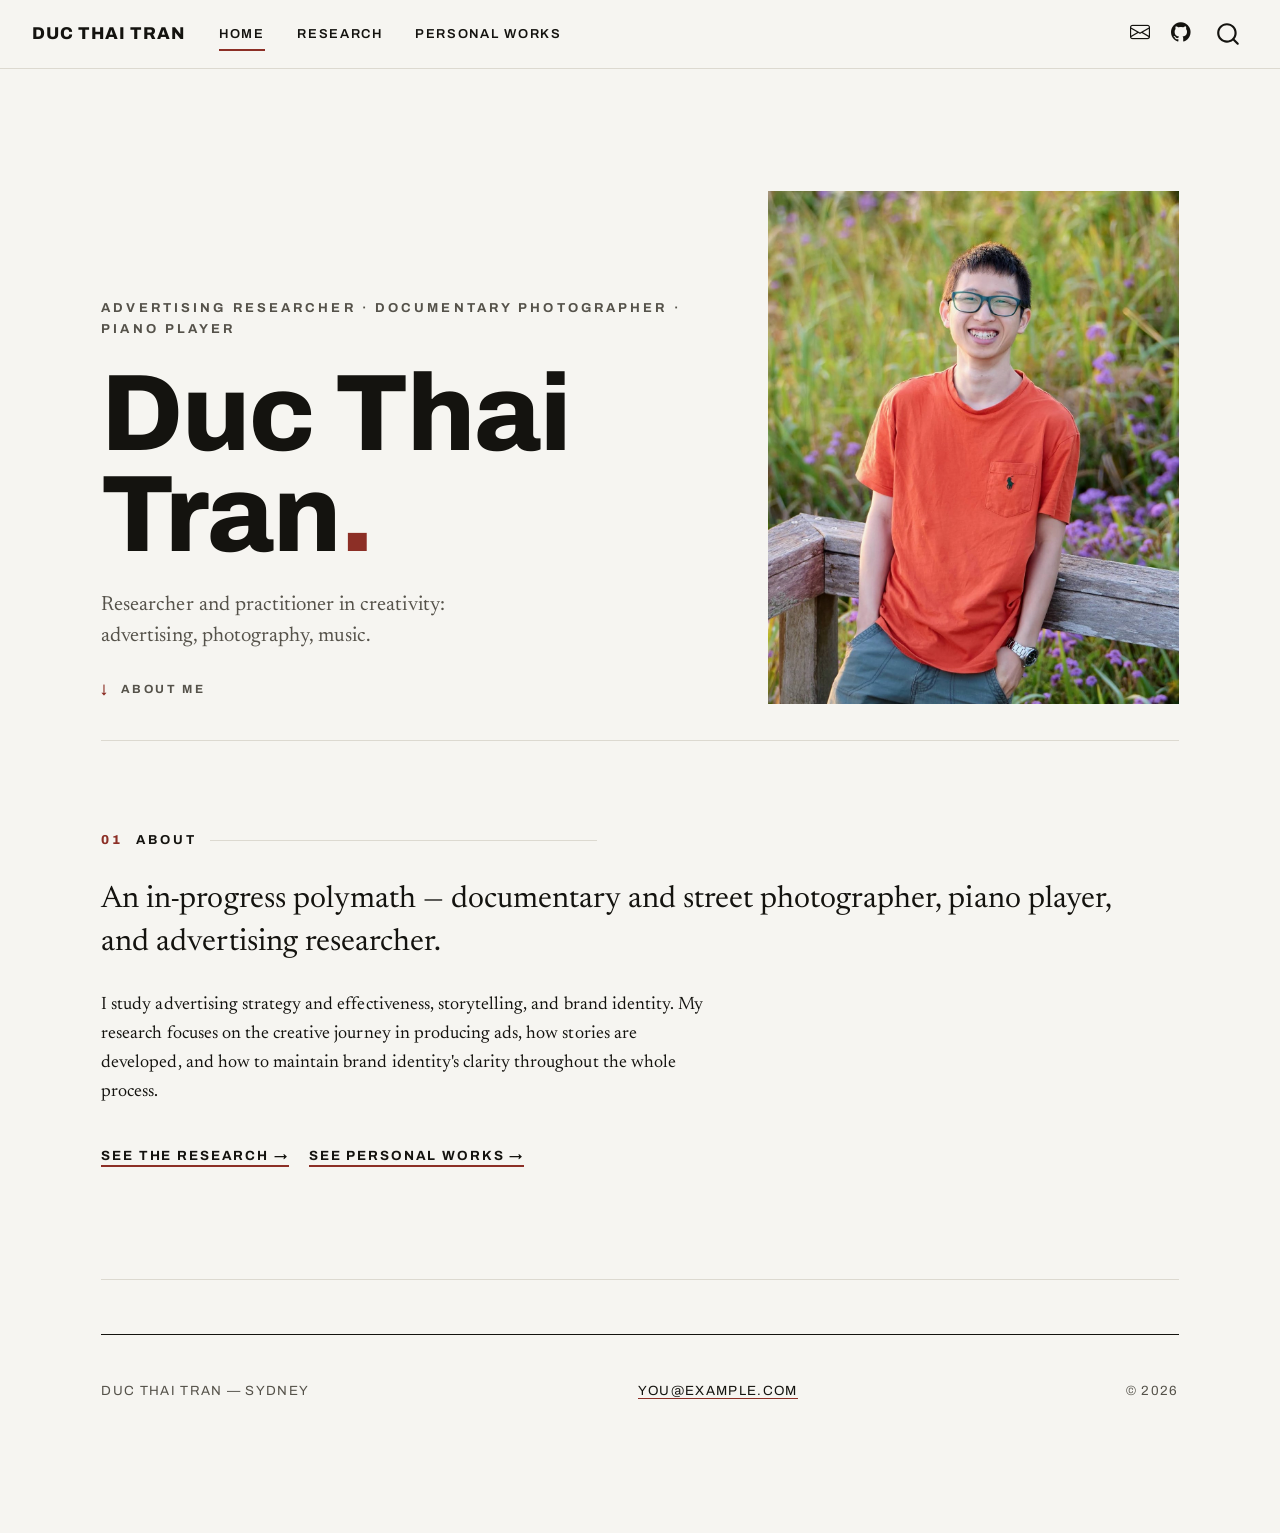
==== index.html @ fc54b458 "Built site for gh-pages" ====
<!DOCTYPE html>
<html xmlns="http://www.w3.org/1999/xhtml" lang="en" xml:lang="en"><head>

<meta charset="utf-8">
<meta name="generator" content="quarto-1.9.38">

<meta name="viewport" content="width=device-width, initial-scale=1.0, user-scalable=yes">


<title>Duc Thai Tran</title>
<style>
/* Default styles provided by pandoc.
** See https://pandoc.org/MANUAL.html#variables-for-html for config info.
*/
code{white-space: pre-wrap;}
span.smallcaps{font-variant: small-caps;}
div.columns{display: flex; gap: min(4vw, 1.5em);}
div.column{flex: auto; overflow-x: auto;}
div.hanging-indent{margin-left: 1.5em; text-indent: -1.5em;}
ul.task-list{list-style: none;}
ul.task-list li input[type="checkbox"] {
  width: 0.8em;
  margin: 0 0.8em 0.2em -1em; /* quarto-specific, see https://github.com/quarto-dev/quarto-cli/issues/4556 */ 
  vertical-align: middle;
}
</style>


<script src="site_libs/quarto-nav/quarto-nav.js"></script>
<script src="site_libs/clipboard/clipboard.min.js"></script>
<script src="site_libs/quarto-search/autocomplete.umd.js"></script>
<script src="site_libs/quarto-search/fuse.min.js"></script>
<script src="site_libs/quarto-search/quarto-search.js"></script>
<meta name="quarto:offset" content="./">
<script src="site_libs/quarto-html/quarto.js" type="module"></script>
<script src="site_libs/quarto-html/tabsets/tabsets.js" type="module"></script>
<script src="site_libs/quarto-html/popper.min.js"></script>
<script src="site_libs/quarto-html/tippy.umd.min.js"></script>
<script src="site_libs/quarto-html/anchor.min.js"></script>
<link href="site_libs/quarto-html/tippy.css" rel="stylesheet">
<link href="site_libs/quarto-html/quarto-syntax-highlighting-15634bcf2e68342d4ad2dfa704d543f6.css" rel="stylesheet" id="quarto-text-highlighting-styles">
<script src="site_libs/bootstrap/bootstrap.min.js"></script>
<link href="site_libs/bootstrap/bootstrap-icons.css" rel="stylesheet">
<link href="site_libs/bootstrap/bootstrap-1402a3b52d150e17eb56af0f3d239b32.min.css" rel="stylesheet" append-hash="true" id="quarto-bootstrap" data-mode="light">
<script id="quarto-search-options" type="application/json">{
  "location": "navbar",
  "copy-button": false,
  "collapse-after": 3,
  "panel-placement": "end",
  "type": "overlay",
  "limit": 50,
  "keyboard-shortcut": [
    "f",
    "/",
    "s"
  ],
  "show-item-context": false,
  "language": {
    "search-no-results-text": "No results",
    "search-matching-documents-text": "matching documents",
    "search-copy-link-title": "Copy link to search",
    "search-hide-matches-text": "Hide additional matches",
    "search-more-match-text": "more match in this document",
    "search-more-matches-text": "more matches in this document",
    "search-clear-button-title": "Clear",
    "search-text-placeholder": "",
    "search-detached-cancel-button-title": "Cancel",
    "search-submit-button-title": "Submit",
    "search-label": "Search"
  }
}</script>
<link rel="preconnect" href="https://fonts.googleapis.com">
<link rel="preconnect" href="https://fonts.gstatic.com" crossorigin="">
<link href="https://fonts.googleapis.com/css2?family=Archivo:wght@400;500;600;700;800;900&amp;family=Archivo+Expanded:wght@600;700;800;900&amp;family=Newsreader:ital,opsz,wght@0,6..72,300..600;1,6..72,300..500&amp;display=swap" rel="stylesheet">


</head>

<body class="nav-fixed quarto-light">

<div id="quarto-search-results"></div>
  <header id="quarto-header" class="headroom fixed-top">
    <nav class="navbar navbar-expand-lg " data-bs-theme="dark">
      <div class="navbar-container container-fluid">
      <div class="navbar-brand-container mx-auto">
    <a class="navbar-brand" href="./index.html">
    <span class="navbar-title">Duc Thai Tran</span>
    </a>
  </div>
            <div id="quarto-search" class="" title="Search"></div>
          <button class="navbar-toggler" type="button" data-bs-toggle="collapse" data-bs-target="#navbarCollapse" aria-controls="navbarCollapse" role="menu" aria-expanded="false" aria-label="Toggle navigation" onclick="if (window.quartoToggleHeadroom) { window.quartoToggleHeadroom(); }">
  <span class="navbar-toggler-icon"></span>
</button>
          <div class="collapse navbar-collapse" id="navbarCollapse">
            <ul class="navbar-nav navbar-nav-scroll me-auto">
  <li class="nav-item">
    <a class="nav-link active" href="./index.html" aria-current="page"> 
<span class="menu-text">Home</span></a>
  </li>  
  <li class="nav-item">
    <a class="nav-link" href="./research.html"> 
<span class="menu-text">Research</span></a>
  </li>  
  <li class="nav-item">
    <a class="nav-link" href="./personal.html"> 
<span class="menu-text">Personal works</span></a>
  </li>  
</ul>
            <ul class="navbar-nav navbar-nav-scroll ms-auto">
  <li class="nav-item compact">
    <a class="nav-link" href="mailto:you@example.com"> <i class="bi bi-envelope" role="img" aria-label="Email">
</i> 
<span class="menu-text"></span></a>
  </li>  
  <li class="nav-item compact">
    <a class="nav-link" href="https://github.com/dr-thaitran"> <i class="bi bi-github" role="img" aria-label="GitHub">
</i> 
<span class="menu-text"></span></a>
  </li>  
</ul>
          </div> <!-- /navcollapse -->
            <div class="quarto-navbar-tools">
</div>
      </div> <!-- /container-fluid -->
    </nav>
</header>
<!-- content -->
<div id="quarto-content" class="quarto-container page-columns page-rows-contents page-layout-full page-navbar">
<!-- sidebar -->
<!-- margin-sidebar -->
    
<!-- main -->
<main class="content column-page" id="quarto-document-content">

<header id="title-block-header" class="quarto-title-block default">
<div class="quarto-title">
<h1 class="title">Home</h1>
</div>



<div class="quarto-title-meta column-page">

    
  
    
  </div>
  


</header>


<section class="hero">
  <div class="hero__text">
    <p class="hero__eyebrow">Advertising researcher · Documentary photographer · Piano player</p>
    <h1 class="hero__title">Duc&nbsp;Thai<br>Tran<em>.</em></h1>
    <p class="hero__sub">Researcher and practitioner in creativity: advertising, photography, music.</p>
    <span class="hero__cue">About me</span>
  </div>
  <div class="hero__media">
    <img src="images/portrait.jpg" alt="Portrait of Duc Thai Tran">
  </div>
</section>

<section class="block" id="about">
  <p class="eyebrow"><span class="num">01</span> About</p>
  <p class="block__lead">An in-progress polymath — documentary and street photographer, piano player, and advertising researcher.</p>
  <p>I study advertising strategy and effectiveness, storytelling, and brand identity. My research focuses on the creative journey in producing ads, how stories are developed, and how to maintain brand identity's clarity throughout the whole process.</p>
  <p style="margin-top:2rem;">
    <a class="more" href="./research.html">See the research →</a>
    &nbsp;&nbsp;&nbsp;
    <a class="more" href="./personal.html">See personal works →</a>
  </p>
</section>

<footer class="site-foot">
  <span>Duc Thai Tran — Sydney</span>
  <span><a href="mailto:you@example.com">you@example.com</a></span>
  <span>© 2026</span>
</footer>



</main> <!-- /main -->
<script id="quarto-html-after-body" type="application/javascript">
  window.document.addEventListener("DOMContentLoaded", function (event) {
    const icon = "";
    const anchorJS = new window.AnchorJS();
    anchorJS.options = {
      placement: 'right',
      icon: icon
    };
    anchorJS.add('.anchored');
    const isCodeAnnotation = (el) => {
      for (const clz of el.classList) {
        if (clz.startsWith('code-annotation-')) {                     
          return true;
        }
      }
      return false;
    }
    const onCopySuccess = function(e) {
      // button target
      const button = e.trigger;
      // don't keep focus
      button.blur();
      // flash "checked"
      button.classList.add('code-copy-button-checked');
      var currentTitle = button.getAttribute("title");
      button.setAttribute("title", "Copied!");
      let tooltip;
      if (window.bootstrap) {
        button.setAttribute("data-bs-toggle", "tooltip");
        button.setAttribute("data-bs-placement", "left");
        button.setAttribute("data-bs-title", "Copied!");
        tooltip = new bootstrap.Tooltip(button, 
          { trigger: "manual", 
            customClass: "code-copy-button-tooltip",
            offset: [0, -8]});
        tooltip.show();    
      }
      setTimeout(function() {
        if (tooltip) {
          tooltip.hide();
          button.removeAttribute("data-bs-title");
          button.removeAttribute("data-bs-toggle");
          button.removeAttribute("data-bs-placement");
        }
        button.setAttribute("title", currentTitle);
        button.classList.remove('code-copy-button-checked');
      }, 1000);
      // clear code selection
      e.clearSelection();
    }
    const getTextToCopy = function(trigger) {
      const outerScaffold = trigger.parentElement.cloneNode(true);
      const codeEl = outerScaffold.querySelector('code');
      for (const childEl of codeEl.children) {
        if (isCodeAnnotation(childEl)) {
          childEl.remove();
        }
      }
      return codeEl.innerText;
    }
    const clipboard = new window.ClipboardJS('.code-copy-button:not([data-in-quarto-modal])', {
      text: getTextToCopy
    });
    clipboard.on('success', onCopySuccess);
    if (window.document.getElementById('quarto-embedded-source-code-modal')) {
      const clipboardModal = new window.ClipboardJS('.code-copy-button[data-in-quarto-modal]', {
        text: getTextToCopy,
        container: window.document.getElementById('quarto-embedded-source-code-modal')
      });
      clipboardModal.on('success', onCopySuccess);
    }
      var localhostRegex = new RegExp(/^(?:http|https):\/\/localhost\:?[0-9]*\//);
      var mailtoRegex = new RegExp(/^mailto:/);
        var filterRegex = new RegExp("https:\/\/dr-thaitran\.github\.io\/website\/");
      var isInternal = (href) => {
          return filterRegex.test(href) || localhostRegex.test(href) || mailtoRegex.test(href);
      }
      // Inspect non-navigation links and adorn them if external
     var links = window.document.querySelectorAll('a[href]:not(.nav-link):not(.navbar-brand):not(.toc-action):not(.sidebar-link):not(.sidebar-item-toggle):not(.pagination-link):not(.no-external):not([aria-hidden]):not(.dropdown-item):not(.quarto-navigation-tool):not(.about-link)');
      for (var i=0; i<links.length; i++) {
        const link = links[i];
        if (!isInternal(link.href)) {
          // undo the damage that might have been done by quarto-nav.js in the case of
          // links that we want to consider external
          if (link.dataset.originalHref !== undefined) {
            link.href = link.dataset.originalHref;
          }
        }
      }
    function tippyHover(el, contentFn, onTriggerFn, onUntriggerFn) {
      const config = {
        allowHTML: true,
        maxWidth: 500,
        delay: 100,
        arrow: false,
        appendTo: function(el) {
            return el.parentElement;
        },
        interactive: true,
        interactiveBorder: 10,
        theme: 'quarto',
        placement: 'bottom-start',
      };
      if (contentFn) {
        config.content = contentFn;
      }
      if (onTriggerFn) {
        config.onTrigger = onTriggerFn;
      }
      if (onUntriggerFn) {
        config.onUntrigger = onUntriggerFn;
      }
      window.tippy(el, config); 
    }
    const noterefs = window.document.querySelectorAll('a[role="doc-noteref"]');
    for (var i=0; i<noterefs.length; i++) {
      const ref = noterefs[i];
      tippyHover(ref, function() {
        // use id or data attribute instead here
        let href = ref.getAttribute('data-footnote-href') || ref.getAttribute('href');
        try { href = new URL(href).hash; } catch {}
        const id = href.replace(/^#\/?/, "");
        const note = window.document.getElementById(id);
        if (note) {
          return note.innerHTML;
        } else {
          return "";
        }
      });
    }
    const xrefs = window.document.querySelectorAll('a.quarto-xref');
    const processXRef = (id, note) => {
      // Strip column container classes
      const stripColumnClz = (el) => {
        el.classList.remove("page-full", "page-columns");
        if (el.children) {
          for (const child of el.children) {
            stripColumnClz(child);
          }
        }
      }
      stripColumnClz(note)
      if (id === null || id.startsWith('sec-')) {
        // Special case sections, only their first couple elements
        const container = document.createElement("div");
        if (note.children && note.children.length > 2) {
          container.appendChild(note.children[0].cloneNode(true));
          for (let i = 1; i < note.children.length; i++) {
            const child = note.children[i];
            if (child.tagName === "P" && child.innerText === "") {
              continue;
            } else {
              container.appendChild(child.cloneNode(true));
              break;
            }
          }
          if (window.Quarto?.typesetMath) {
            window.Quarto.typesetMath(container);
          }
          return container.innerHTML
        } else {
          if (window.Quarto?.typesetMath) {
            window.Quarto.typesetMath(note);
          }
          return note.innerHTML;
        }
      } else {
        // Remove any anchor links if they are present
        const anchorLink = note.querySelector('a.anchorjs-link');
        if (anchorLink) {
          anchorLink.remove();
        }
        if (window.Quarto?.typesetMath) {
          window.Quarto.typesetMath(note);
        }
        if (note.classList.contains("callout")) {
          return note.outerHTML;
        } else {
          return note.innerHTML;
        }
      }
    }
    for (var i=0; i<xrefs.length; i++) {
      const xref = xrefs[i];
      tippyHover(xref, undefined, function(instance) {
        instance.disable();
        let url = xref.getAttribute('href');
        let hash = undefined; 
        if (url.startsWith('#')) {
          hash = url;
        } else {
          try { hash = new URL(url).hash; } catch {}
        }
        if (hash) {
          const id = hash.replace(/^#\/?/, "");
          const note = window.document.getElementById(id);
          if (note !== null) {
            try {
              const html = processXRef(id, note.cloneNode(true));
              instance.setContent(html);
            } finally {
              instance.enable();
              instance.show();
            }
          } else {
            // See if we can fetch this
            fetch(url.split('#')[0])
            .then(res => res.text())
            .then(html => {
              const parser = new DOMParser();
              const htmlDoc = parser.parseFromString(html, "text/html");
              const note = htmlDoc.getElementById(id);
              if (note !== null) {
                const html = processXRef(id, note);
                instance.setContent(html);
              } 
            }).finally(() => {
              instance.enable();
              instance.show();
            });
          }
        } else {
          // See if we can fetch a full url (with no hash to target)
          // This is a special case and we should probably do some content thinning / targeting
          fetch(url)
          .then(res => res.text())
          .then(html => {
            const parser = new DOMParser();
            const htmlDoc = parser.parseFromString(html, "text/html");
            const note = htmlDoc.querySelector('main.content');
            if (note !== null) {
              // This should only happen for chapter cross references
              // (since there is no id in the URL)
              // remove the first header
              if (note.children.length > 0 && note.children[0].tagName === "HEADER") {
                note.children[0].remove();
              }
              const html = processXRef(null, note);
              instance.setContent(html);
            } 
          }).finally(() => {
            instance.enable();
            instance.show();
          });
        }
      }, function(instance) {
      });
    }
        let selectedAnnoteEl;
        const selectorForAnnotation = ( cell, annotation) => {
          let cellAttr = 'data-code-cell="' + cell + '"';
          let lineAttr = 'data-code-annotation="' +  annotation + '"';
          const selector = 'span[' + cellAttr + '][' + lineAttr + ']';
          return selector;
        }
        const selectCodeLines = (annoteEl) => {
          const doc = window.document;
          const targetCell = annoteEl.getAttribute("data-target-cell");
          const targetAnnotation = annoteEl.getAttribute("data-target-annotation");
          const annoteSpan = window.document.querySelector(selectorForAnnotation(targetCell, targetAnnotation));
          const lines = annoteSpan.getAttribute("data-code-lines").split(",");
          const lineIds = lines.map((line) => {
            return targetCell + "-" + line;
          })
          let top = null;
          let height = null;
          let parent = null;
          if (lineIds.length > 0) {
              //compute the position of the single el (top and bottom and make a div)
              const el = window.document.getElementById(lineIds[0]);
              top = el.offsetTop;
              height = el.offsetHeight;
              parent = el.parentElement.parentElement;
            if (lineIds.length > 1) {
              const lastEl = window.document.getElementById(lineIds[lineIds.length - 1]);
              const bottom = lastEl.offsetTop + lastEl.offsetHeight;
              height = bottom - top;
            }
            if (top !== null && height !== null && parent !== null) {
              // cook up a div (if necessary) and position it 
              let div = window.document.getElementById("code-annotation-line-highlight");
              if (div === null) {
                div = window.document.createElement("div");
                div.setAttribute("id", "code-annotation-line-highlight");
                div.style.position = 'absolute';
                parent.appendChild(div);
              }
              div.style.top = top - 2 + "px";
              div.style.height = height + 4 + "px";
              div.style.left = 0;
              let gutterDiv = window.document.getElementById("code-annotation-line-highlight-gutter");
              if (gutterDiv === null) {
                gutterDiv = window.document.createElement("div");
                gutterDiv.setAttribute("id", "code-annotation-line-highlight-gutter");
                gutterDiv.style.position = 'absolute';
                const codeCell = window.document.getElementById(targetCell);
                const gutter = codeCell.querySelector('.code-annotation-gutter');
                gutter.appendChild(gutterDiv);
              }
              gutterDiv.style.top = top - 2 + "px";
              gutterDiv.style.height = height + 4 + "px";
            }
            selectedAnnoteEl = annoteEl;
          }
        };
        const unselectCodeLines = () => {
          const elementsIds = ["code-annotation-line-highlight", "code-annotation-line-highlight-gutter"];
          elementsIds.forEach((elId) => {
            const div = window.document.getElementById(elId);
            if (div) {
              div.remove();
            }
          });
          selectedAnnoteEl = undefined;
        };
          // Handle positioning of the toggle
      window.addEventListener(
        "resize",
        throttle(() => {
          elRect = undefined;
          if (selectedAnnoteEl) {
            selectCodeLines(selectedAnnoteEl);
          }
        }, 10)
      );
      function throttle(fn, ms) {
      let throttle = false;
      let timer;
        return (...args) => {
          if(!throttle) { // first call gets through
              fn.apply(this, args);
              throttle = true;
          } else { // all the others get throttled
              if(timer) clearTimeout(timer); // cancel #2
              timer = setTimeout(() => {
                fn.apply(this, args);
                timer = throttle = false;
              }, ms);
          }
        };
      }
        // Attach click handler to the DT
        const annoteDls = window.document.querySelectorAll('dt[data-target-cell]');
        for (const annoteDlNode of annoteDls) {
          annoteDlNode.addEventListener('click', (event) => {
            const clickedEl = event.target;
            if (clickedEl !== selectedAnnoteEl) {
              unselectCodeLines();
              const activeEl = window.document.querySelector('dt[data-target-cell].code-annotation-active');
              if (activeEl) {
                activeEl.classList.remove('code-annotation-active');
              }
              selectCodeLines(clickedEl);
              clickedEl.classList.add('code-annotation-active');
            } else {
              // Unselect the line
              unselectCodeLines();
              clickedEl.classList.remove('code-annotation-active');
            }
          });
        }
    const findCites = (el) => {
      const parentEl = el.parentElement;
      if (parentEl) {
        const cites = parentEl.dataset.cites;
        if (cites) {
          return {
            el,
            cites: cites.split(' ')
          };
        } else {
          return findCites(el.parentElement)
        }
      } else {
        return undefined;
      }
    };
    var bibliorefs = window.document.querySelectorAll('a[role="doc-biblioref"]');
    for (var i=0; i<bibliorefs.length; i++) {
      const ref = bibliorefs[i];
      const citeInfo = findCites(ref);
      if (citeInfo) {
        tippyHover(citeInfo.el, function() {
          var popup = window.document.createElement('div');
          citeInfo.cites.forEach(function(cite) {
            var citeDiv = window.document.createElement('div');
            citeDiv.classList.add('hanging-indent');
            citeDiv.classList.add('csl-entry');
            var biblioDiv = window.document.getElementById('ref-' + cite);
            if (biblioDiv) {
              citeDiv.innerHTML = biblioDiv.innerHTML;
            }
            popup.appendChild(citeDiv);
          });
          return popup.innerHTML;
        });
      }
    }
  });
  </script>
</div> <!-- /content -->




</body></html>
---- site_libs/quarto-html/tippy.css ----
.tippy-box[data-animation=fade][data-state=hidden]{opacity:0}[data-tippy-root]{max-width:calc(100vw - 10px)}.tippy-box{position:relative;background-color:#333;color:#fff;border-radius:4px;font-size:14px;line-height:1.4;white-space:normal;outline:0;transition-property:transform,visibility,opacity}.tippy-box[data-placement^=top]>.tippy-arrow{bottom:0}.tippy-box[data-placement^=top]>.tippy-arrow:before{bottom:-7px;left:0;border-width:8px 8px 0;border-top-color:initial;transform-origin:center top}.tippy-box[data-placement^=bottom]>.tippy-arrow{top:0}.tippy-box[data-placement^=bottom]>.tippy-arrow:before{top:-7px;left:0;border-width:0 8px 8px;border-bottom-color:initial;transform-origin:center bottom}.tippy-box[data-placement^=left]>.tippy-arrow{right:0}.tippy-box[data-placement^=left]>.tippy-arrow:before{border-width:8px 0 8px 8px;border-left-color:initial;right:-7px;transform-origin:center left}.tippy-box[data-placement^=right]>.tippy-arrow{left:0}.tippy-box[data-placement^=right]>.tippy-arrow:before{left:-7px;border-width:8px 8px 8px 0;border-right-color:initial;transform-origin:center right}.tippy-box[data-inertia][data-state=visible]{transition-timing-function:cubic-bezier(.54,1.5,.38,1.11)}.tippy-arrow{width:16px;height:16px;color:#333}.tippy-arrow:before{content:"";position:absolute;border-color:transparent;border-style:solid}.tippy-content{position:relative;padding:5px 9px;z-index:1}
---- site_libs/quarto-html/quarto-syntax-highlighting-15634bcf2e68342d4ad2dfa704d543f6.css ----
/* quarto syntax highlight colors */
:root {
  --quarto-hl-ot-color: #003B4F;
  --quarto-hl-at-color: #657422;
  --quarto-hl-ss-color: #20794D;
  --quarto-hl-an-color: #5E5E5E;
  --quarto-hl-fu-color: #4758AB;
  --quarto-hl-st-color: #20794D;
  --quarto-hl-cf-color: #003B4F;
  --quarto-hl-op-color: #5E5E5E;
  --quarto-hl-er-color: #AD0000;
  --quarto-hl-bn-color: #AD0000;
  --quarto-hl-al-color: #AD0000;
  --quarto-hl-va-color: #111111;
  --quarto-hl-bu-color: inherit;
  --quarto-hl-ex-color: inherit;
  --quarto-hl-pp-color: #AD0000;
  --quarto-hl-in-color: #5E5E5E;
  --quarto-hl-vs-color: #20794D;
  --quarto-hl-wa-color: #5E5E5E;
  --quarto-hl-do-color: #5E5E5E;
  --quarto-hl-im-color: #00769E;
  --quarto-hl-ch-color: #20794D;
  --quarto-hl-dt-color: #AD0000;
  --quarto-hl-fl-color: #AD0000;
  --quarto-hl-co-color: #5E5E5E;
  --quarto-hl-cv-color: #5E5E5E;
  --quarto-hl-cn-color: #8f5902;
  --quarto-hl-sc-color: #5E5E5E;
  --quarto-hl-dv-color: #AD0000;
  --quarto-hl-kw-color: #003B4F;
}

/* other quarto variables */
:root {
  --quarto-font-monospace: SFMono-Regular, Menlo, Monaco, Consolas, "Liberation Mono", "Courier New", monospace;
}

/* syntax highlight based on Pandoc's rules */
pre > code.sourceCode > span {
  color: #003B4F;
}

code.sourceCode > span {
  color: #003B4F;
}

div.sourceCode,
div.sourceCode pre.sourceCode {
  color: #003B4F;
}

/* Normal */
code span {
  color: #003B4F;
}

/* Alert */
code span.al {
  color: #AD0000;
  font-style: inherit;
}

/* Annotation */
code span.an {
  color: #5E5E5E;
  font-style: inherit;
}

/* Attribute */
code span.at {
  color: #657422;
  font-style: inherit;
}

/* BaseN */
code span.bn {
  color: #AD0000;
  font-style: inherit;
}

/* BuiltIn */
code span.bu {
  font-style: inherit;
}

/* ControlFlow */
code span.cf {
  color: #003B4F;
  font-weight: bold;
  font-style: inherit;
}

/* Char */
code span.ch {
  color: #20794D;
  font-style: inherit;
}

/* Constant */
code span.cn {
  color: #8f5902;
  font-style: inherit;
}

/* Comment */
code span.co {
  color: #5E5E5E;
  font-style: inherit;
}

/* CommentVar */
code span.cv {
  color: #5E5E5E;
  font-style: italic;
}

/* Documentation */
code span.do {
  color: #5E5E5E;
  font-style: italic;
}

/* DataType */
code span.dt {
  color: #AD0000;
  font-style: inherit;
}

/* DecVal */
code span.dv {
  color: #AD0000;
  font-style: inherit;
}

/* Error */
code span.er {
  color: #AD0000;
  font-style: inherit;
}

/* Extension */
code span.ex {
  font-style: inherit;
}

/* Float */
code span.fl {
  color: #AD0000;
  font-style: inherit;
}

/* Function */
code span.fu {
  color: #4758AB;
  font-style: inherit;
}

/* Import */
code span.im {
  color: #00769E;
  font-style: inherit;
}

/* Information */
code span.in {
  color: #5E5E5E;
  font-style: inherit;
}

/* Keyword */
code span.kw {
  color: #003B4F;
  font-weight: bold;
  font-style: inherit;
}

/* Operator */
code span.op {
  color: #5E5E5E;
  font-style: inherit;
}

/* Other */
code span.ot {
  color: #003B4F;
  font-style: inherit;
}

/* Preprocessor */
code span.pp {
  color: #AD0000;
  font-style: inherit;
}

/* SpecialChar */
code span.sc {
  color: #5E5E5E;
  font-style: inherit;
}

/* SpecialString */
code span.ss {
  color: #20794D;
  font-style: inherit;
}

/* String */
code span.st {
  color: #20794D;
  font-style: inherit;
}

/* Variable */
code span.va {
  color: #111111;
  font-style: inherit;
}

/* VerbatimString */
code span.vs {
  color: #20794D;
  font-style: inherit;
}

/* Warning */
code span.wa {
  color: #5E5E5E;
  font-style: italic;
}

.prevent-inlining {
  content: "</";
}

/*# sourceMappingURL=f23921c56f73e400b49028c9186a1aa0.css.map */
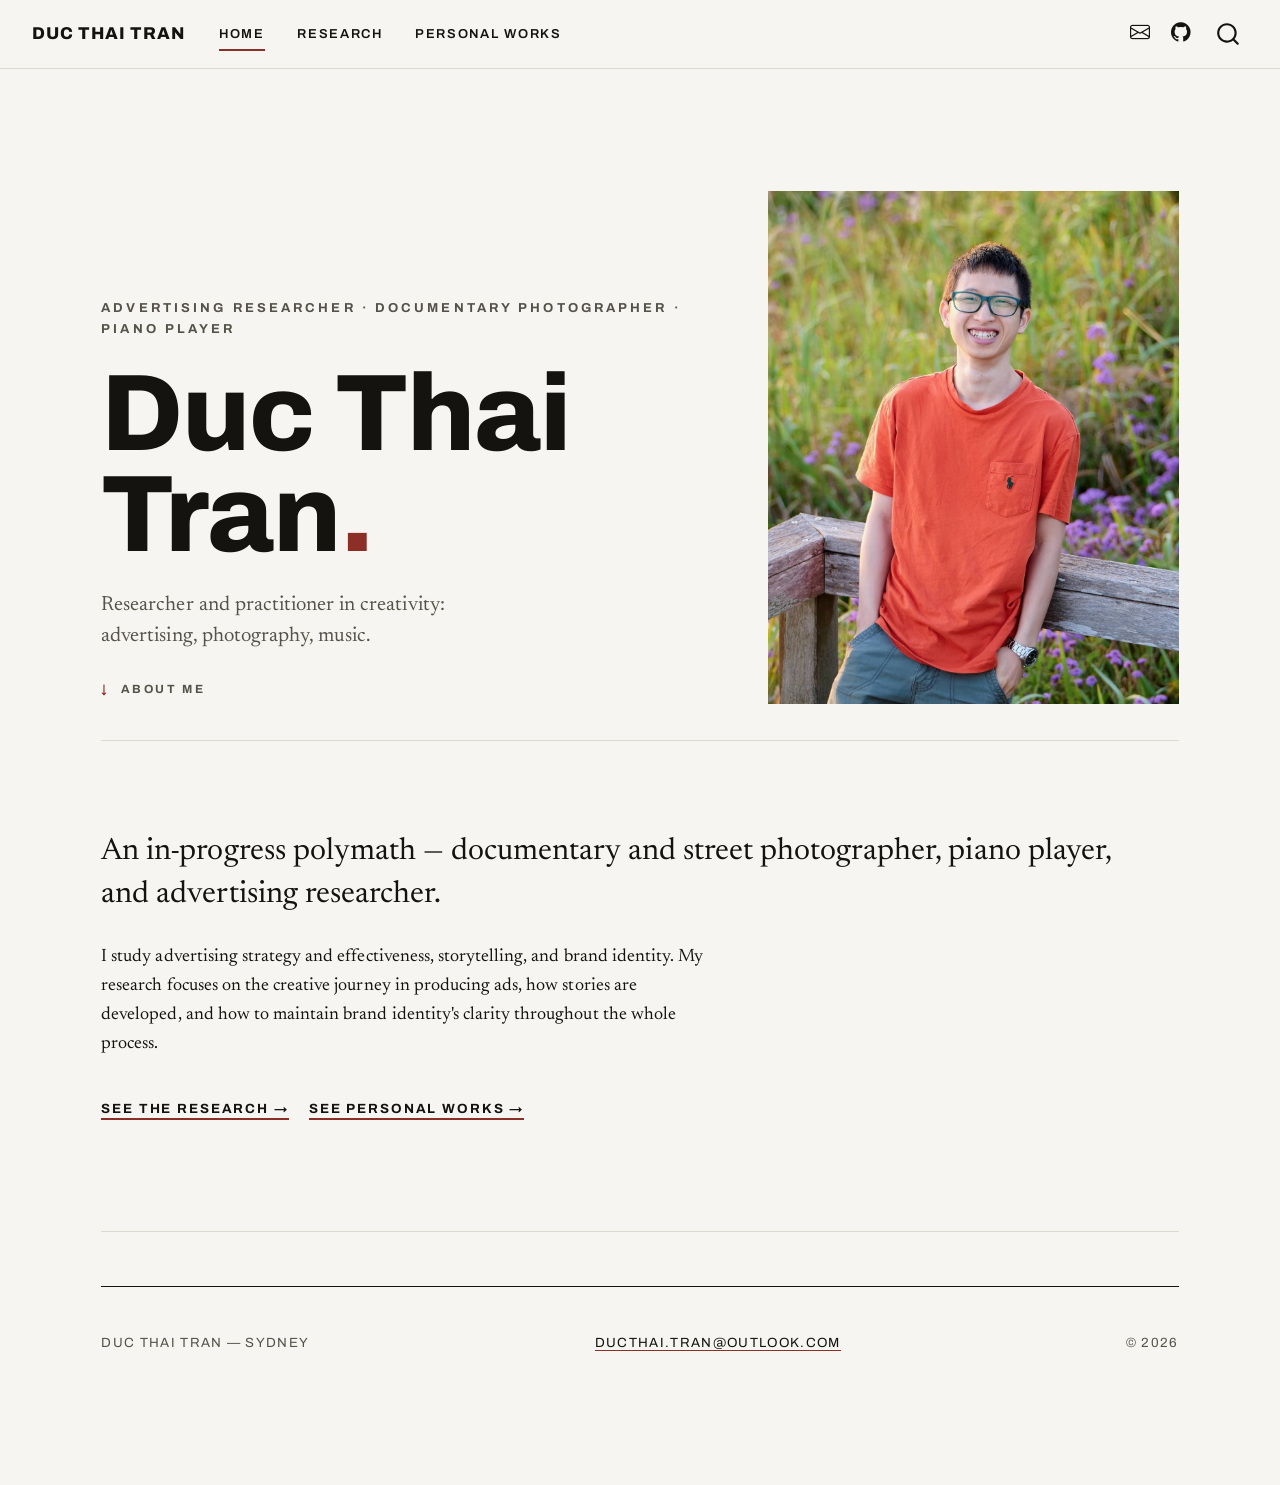
==== commit 919c7b0d: "Built site for gh-pages" ====
--- a/index.html
+++ b/index.html
@@ -41,7 +41,7 @@
 <link href="site_libs/quarto-html/quarto-syntax-highlighting-15634bcf2e68342d4ad2dfa704d543f6.css" rel="stylesheet" id="quarto-text-highlighting-styles">
 <script src="site_libs/bootstrap/bootstrap.min.js"></script>
 <link href="site_libs/bootstrap/bootstrap-icons.css" rel="stylesheet">
-<link href="site_libs/bootstrap/bootstrap-1402a3b52d150e17eb56af0f3d239b32.min.css" rel="stylesheet" append-hash="true" id="quarto-bootstrap" data-mode="light">
+<link href="site_libs/bootstrap/bootstrap-723f3ca6491de1e4ff372360cdef1de4.min.css" rel="stylesheet" append-hash="true" id="quarto-bootstrap" data-mode="light">
 <script id="quarto-search-options" type="application/json">{
   "location": "navbar",
   "copy-button": false,
@@ -108,7 +108,7 @@
 </ul>
             <ul class="navbar-nav navbar-nav-scroll ms-auto">
   <li class="nav-item compact">
-    <a class="nav-link" href="mailto:you@example.com"> <i class="bi bi-envelope" role="img" aria-label="Email">
+    <a class="nav-link" href="mailto:ducthai.tran@outlook.com"> <i class="bi bi-envelope" role="img" aria-label="Email">
 </i> 
 <span class="menu-text"></span></a>
   </li>  
@@ -164,7 +164,6 @@
 </section>
 
 <section class="block" id="about">
-  <p class="eyebrow"><span class="num">01</span> About</p>
   <p class="block__lead">An in-progress polymath — documentary and street photographer, piano player, and advertising researcher.</p>
   <p>I study advertising strategy and effectiveness, storytelling, and brand identity. My research focuses on the creative journey in producing ads, how stories are developed, and how to maintain brand identity's clarity throughout the whole process.</p>
   <p style="margin-top:2rem;">
@@ -176,7 +175,7 @@
 
 <footer class="site-foot">
   <span>Duc Thai Tran — Sydney</span>
-  <span><a href="mailto:you@example.com">you@example.com</a></span>
+  <span><a href="mailto:ducthai.tran@outlook.com">ducthai.tran@outlook.com</a></span>
   <span>© 2026</span>
 </footer>
 
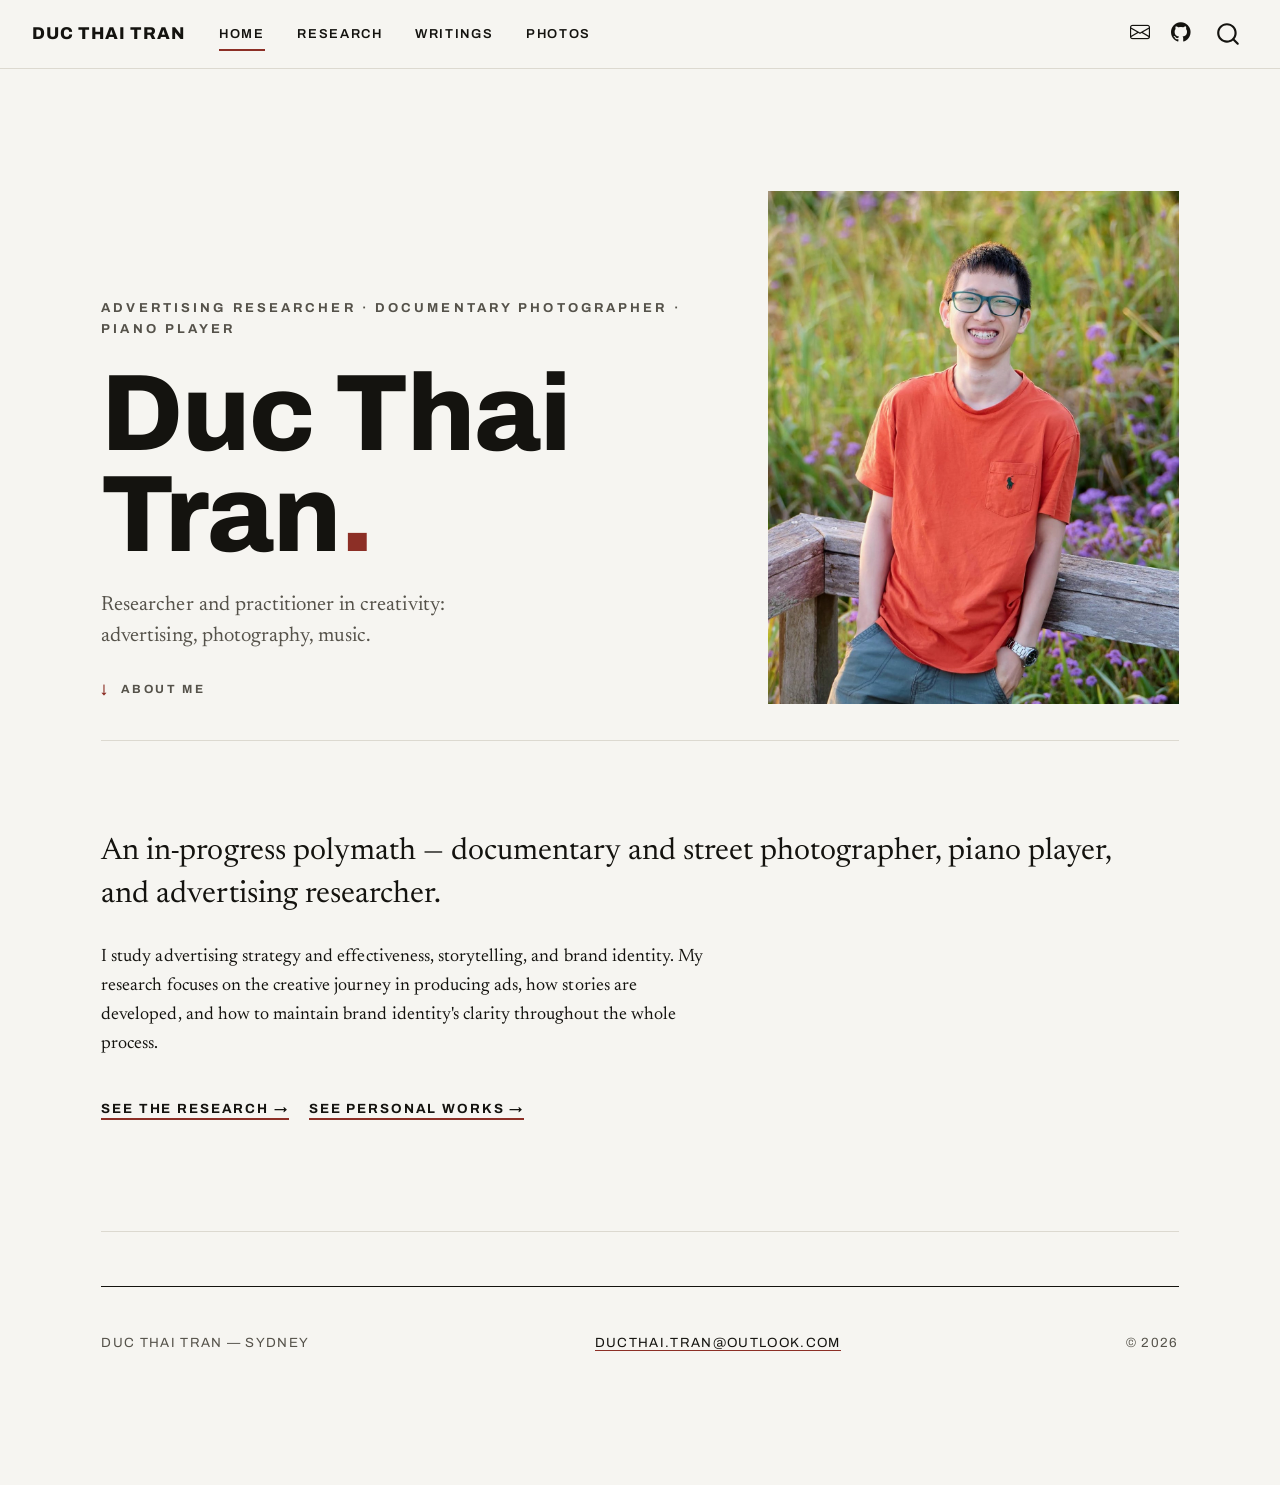
==== commit fdd207b3: "Built site for gh-pages" ====
--- a/index.html
+++ b/index.html
@@ -41,7 +41,7 @@
 <link href="site_libs/quarto-html/quarto-syntax-highlighting-15634bcf2e68342d4ad2dfa704d543f6.css" rel="stylesheet" id="quarto-text-highlighting-styles">
 <script src="site_libs/bootstrap/bootstrap.min.js"></script>
 <link href="site_libs/bootstrap/bootstrap-icons.css" rel="stylesheet">
-<link href="site_libs/bootstrap/bootstrap-723f3ca6491de1e4ff372360cdef1de4.min.css" rel="stylesheet" append-hash="true" id="quarto-bootstrap" data-mode="light">
+<link href="site_libs/bootstrap/bootstrap-0ee61a47fbd16e9c0efd589766f63573.min.css" rel="stylesheet" append-hash="true" id="quarto-bootstrap" data-mode="light">
 <script id="quarto-search-options" type="application/json">{
   "location": "navbar",
   "copy-button": false,
@@ -102,8 +102,12 @@
 <span class="menu-text">Research</span></a>
   </li>  
   <li class="nav-item">
-    <a class="nav-link" href="./personal.html"> 
-<span class="menu-text">Personal works</span></a>
+    <a class="nav-link" href="./writings.html"> 
+<span class="menu-text">Writings</span></a>
+  </li>  
+  <li class="nav-item">
+    <a class="nav-link" href="./photos.html"> 
+<span class="menu-text">Photos</span></a>
   </li>  
 </ul>
             <ul class="navbar-nav navbar-nav-scroll ms-auto">
@@ -169,7 +173,7 @@
   <p style="margin-top:2rem;">
     <a class="more" href="./research.html">See the research →</a>
     &nbsp;&nbsp;&nbsp;
-    <a class="more" href="./personal.html">See personal works →</a>
+    <a class="more" href="personal.qmd">See personal works →</a>
   </p>
 </section>
 
